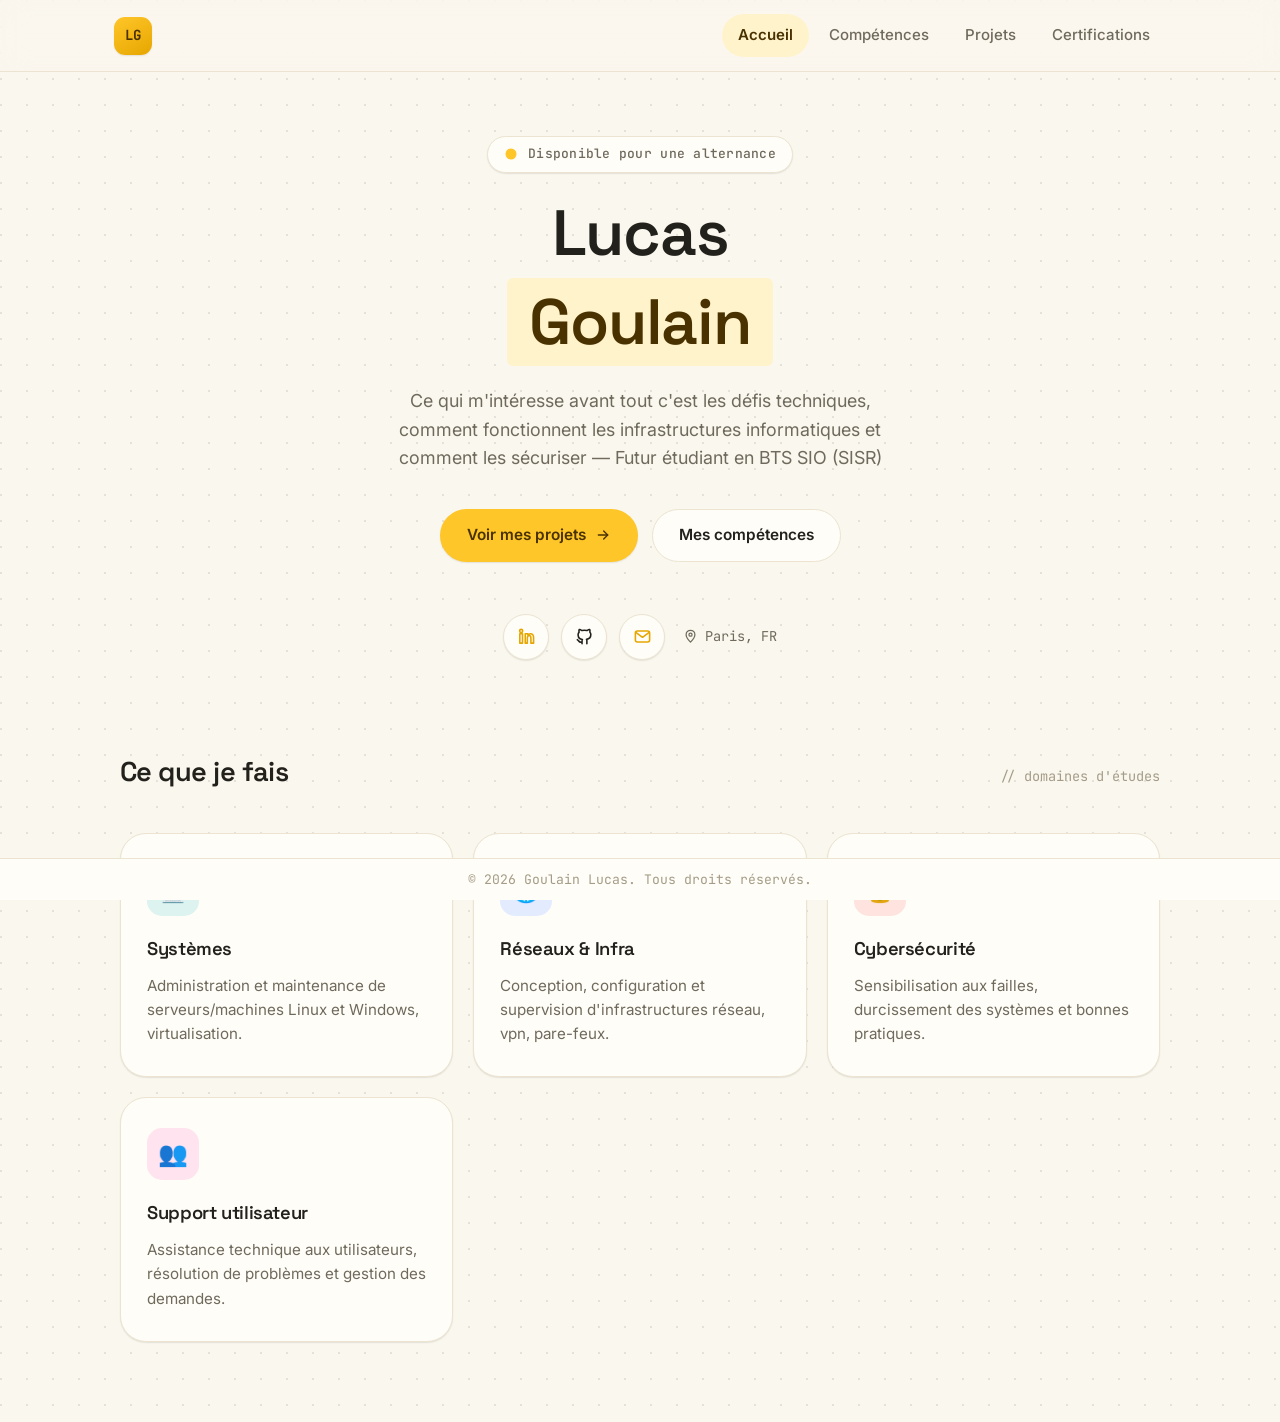
==== index.html @ 227f365a "first comit" ====
<!DOCTYPE html>
<html lang="fr">
<head>
<meta charset="UTF-8">
<meta name="viewport" content="width=device-width, initial-scale=1.0">
<title>Portfolio — Lucas Goulain</title>
<meta name="description" content="Portfolio de Lucas Goulain, étudiant en BTS SIO option SISR — systèmes, réseaux, infrastructure et cybersécurité.">
<link rel="preconnect" href="https://fonts.googleapis.com">
<link rel="preconnect" href="https://fonts.gstatic.com" crossorigin>
<link href="https://fonts.googleapis.com/css2?family=Space+Grotesk:wght@500;600;700&family=Inter:wght@400;500;600;700&family=JetBrains+Mono:wght@400;500;600&display=swap" rel="stylesheet">
<link rel="stylesheet" href="style.css">
</head>
<body>

<nav class="navbar">
  <div class="container">
    <a href="index.html" class="nav-logo">
      <span class="logo-mark">LG</span>
    </a>
    <div class="nav-links" id="navLinks">
      <a href="index.html">Accueil</a>
      <a href="competences.html">Compétences</a>
      <a href="projets.html">Projets</a>
      <a href="certifications.html">Certifications</a>
    </div>
    <button class="nav-toggle" id="navToggle" aria-label="Ouvrir le menu" aria-expanded="false">
      <span></span><span></span><span></span>
    </button>
  </div>
</nav>

<main>
  <section class="hero">

    <div class="container hero-content">
      <span class="eyebrow">
        <svg xmlns="http://www.w3.org/2000/svg" viewBox="0 0 18 18" aria-hidden="true">
          <circle cx="9" cy="9" r="5.5" />
        </svg>
        Disponible pour une alternance
      </span>
      <h1>Lucas</h1>
      <h1><span class="highlight">Goulain</span></h1>
      
      <p class="hero-lede">
        Ce qui m'intéresse avant tout c'est les défis techniques, comment fonctionnent les infrastructures informatiques et comment les sécuriser — Futur étudiant en BTS SIO (SISR)
      </p>
      <div class="hero-actions">
        <a href="projets.html" class="btn btn-primary">
          Voir mes projets
          <svg viewBox="0 0 24 24" fill="none" stroke="currentColor" stroke-width="2" stroke-linecap="round" stroke-linejoin="round"><path d="M5 12h14"/><path d="M13 6l6 6-6 6"/></svg>
        </a>
        <a href="competences.html" class="btn btn-ghost">Mes compétences</a>
      </div>
      <div class="hero-social">
        <div class="social-row">
          <a href="https://linkedin.com/in/lucasgoulainroubanoff" target="_blank" rel="noopener" class="social-btn linkedin" aria-label="LinkedIn" style="color:#e6a600">
            <svg viewBox="0 0 24 24" fill="none" stroke="currentColor" stroke-width="2" stroke-linecap="round" stroke-linejoin="round"><path d="M6.94 8.5H3.56V20.4h3.38V8.5Z"/><path d="M5.25 6.9a1.95 1.95 0 1 0 0-3.9 1.95 1.95 0 0 0 0 3.9Z"/><path d="M10.4 8.5h3.24v1.63h.05c.45-.83 1.56-1.7 3.2-1.7 3.43 0 4.06 2.16 4.06 4.98v6.99h-3.38v-6.2c0-1.48-.03-3.38-2.1-3.38-2.1 0-2.42 1.6-2.42 3.27v6.31H10.4V8.5Z"/></svg>
          </a>
          <a href="https://github.com/loski554" target="_blank" rel="noopener" class="social-btn github" aria-label="GitHub" style="color:#23211c">
            <svg viewBox="0 0 24 24" fill="none" stroke="currentColor" stroke-width="2" stroke-linecap="round" stroke-linejoin="round"><path d="M9 19c-4.3 1.4-4.3-2.5-6-3m12 5v-3.4c0-1 .1-1.4-.5-2 2.8-.3 5.5-1.4 5.5-6a4.6 4.6 0 0 0-1.3-3.2 4.2 4.2 0 0 0-.1-3.2s-1.1-.3-3.5 1.3a12.3 12.3 0 0 0-6.4 0C6.4 3 5.3 3.3 5.3 3.3a4.2 4.2 0 0 0-.1 3.2A4.6 4.6 0 0 0 3.9 9.7c0 4.6 2.7 5.7 5.5 6-.6.6-.6 1.1-.5 2V21"/></svg>
          </a>
          <a href="mailto:goulainlucas05@gmail.com" class="social-btn mail" aria-label="Envoyer un mail" style="color:#e6a600">
            <svg viewBox="0 0 24 24" fill="none" stroke="currentColor" stroke-width="2" stroke-linecap="round" stroke-linejoin="round"><rect x="3" y="5" width="18" height="14" rx="2.5"/><path d="m4 7 8 6 8-6"/></svg>
          </a>
        </div>
        <span class="hero-location">
          <svg viewBox="0 0 24 24" fill="none" stroke="currentColor" stroke-width="2" stroke-linecap="round" stroke-linejoin="round"><path d="M12 21s-7-7.2-7-12a7 7 0 0 1 14 0c0 4.8-7 12-7 12Z"/><circle cx="12" cy="9" r="2.5"/></svg>
          Paris, FR
        </span>
      </div>
    </div>
  </section>

  <section class="focus-section container">
    <div class="section-heading reveal">
      <h2>Ce que je fais</h2>
      <span>// domaines d'études</span>
    </div>
    <div class="focus-grid">
      <div class="note-card focus-card reveal">
        <div class="focus-icon c-teal">🖥️</div>
        <h3>Systèmes</h3>
        <p>Administration et maintenance de serveurs/machines Linux et Windows, virtualisation.</p>
      </div>
      <div class="note-card focus-card reveal">
        <div class="focus-icon c-blue">🌐</div>
        <h3>Réseaux &amp; Infra</h3>
        <p>Conception, configuration et supervision d'infrastructures réseau, vpn, pare-feux.</p>
      </div>
      <div class="note-card focus-card reveal">
        <div class="focus-icon c-coral">🔒</div>
        <h3>Cybersécurité</h3>
        <p>Sensibilisation aux failles, durcissement des systèmes et bonnes pratiques.</p>
      </div>
      <div class="note-card focus-card reveal">
        <div class="focus-icon c-pink">👥</div>
        <h3>Support utilisateur</h3>
        <p>Assistance technique aux utilisateurs, résolution de problèmes et gestion des demandes.</p>
      </div>
    </div>
  </section>
</main>

<footer class="site-footer">
  <div class="container">
    <p>© 2026 Goulain Lucas. Tous droits réservés.</p>
  </div>
</footer>

<script src="script.js"></script>
</body>
</html>
---- style.css ----
/* 1. VARIABLES — change ici pour retoucher tout le site d'un coup */
:root {
  /* Papier / fond */
  --paper: #faf7ef;
  --paper-raised: #fffdf8;
  --paper-line: #ece4d1;

  /* Encre / texte */
  --ink: #23211c;
  --ink-soft: #6f6a5c;
  --ink-faint: #a49c86;

  /* Couleur dominante : jaune */
  --yellow: #ffc629;
  --yellow-deep: #e6a600;
  --yellow-pale: #fff3cc;
  --yellow-ink: #4a3200;

  /* Couleurs d'accent (icônes, boutons, tags — pour donner de la vie) */
  --teal: #2fb7a5;
  --teal-pale: #dcf3ef;
  --coral: #ff6b5e;
  --coral-pale: #ffe3df;
  --blue: #4c7eff;
  --blue-pale: #e3ebff;
  --purple: #9b6bff;
  --purple-pale: #ece3ff;
  --green: #43ad6b;
  --green-pale: #dcf3e4;
  --pink: #ff6fa5;
  --pink-pale: #ffe3ee;

  /* Typographie */
  --font-display: "Space Grotesk", "Helvetica Neue", Arial, sans-serif;
  --font-body: "Inter", "Helvetica Neue", Arial, sans-serif;
  --font-mono: "JetBrains Mono", "SFMono-Regular", Menlo, monospace;

  /* Rayons & ombres */
  --radius-sm: 10px;
  --radius-md: 16px;
  --radius-lg: 26px;
  --radius-pill: 999px;
  --shadow-sm: 0 1px 2px rgba(35, 33, 28, 0.06), 0 1px 1px rgba(35, 33, 28, 0.04);
  --shadow-md: 0 8px 24px rgba(35, 33, 28, 0.08), 0 2px 6px rgba(35, 33, 28, 0.05);
  --shadow-lg: 0 20px 48px rgba(35, 33, 28, 0.12), 0 4px 12px rgba(35, 33, 28, 0.06);

  /* Rythme */
  --nav-height: 72px;
  --container-w: 1100px;
}

/* 2. RESET & BASE */
*,
*::before,
*::after {
  box-sizing: border-box;
}

html {
  scroll-behavior: smooth;
}

body {
  min-height: 100vh;
  margin: 0;
  background-color: var(--paper);
  color: var(--ink);
  font-family: var(--font-body);
  font-size: 16px;
  line-height: 1.6;
  -webkit-font-smoothing: antialiased;
  /* Texture papier très subtile façon feuille pointée */
  background-image:
    radial-gradient(circle at 1px 1px, rgba(35, 33, 28, 0.1) 1px, transparent 0);
  background-size: 26px 26px;
}

img {
  max-width: 100%;
  display: block;
}

a {
  color: inherit;
  text-decoration: none;
}

ul {
  margin: 0;
  padding: 0;
  list-style: none;
}

button {
  font-family: inherit;
  cursor: pointer;
}

h1, h2, h3, h4 {
  font-family: var(--font-display);
  font-weight: 600;
  margin: 0;
  letter-spacing: -0.02em;
  color: var(--ink);
}

p {
  margin: 0;
}

:focus-visible {
  outline: 3px solid var(--blue);
  outline-offset: 3px;
  border-radius: 6px;
}

@media (prefers-reduced-motion: reduce) {
  *, *::before, *::after {
    animation-duration: 0.001ms !important;
    animation-iteration-count: 1 !important;
    transition-duration: 0.001ms !important;
    scroll-behavior: auto !important;
  }
}

/* 3. UTILITAIRES */
.container {
  width: 100%;
  max-width: var(--container-w);
  margin: 0 auto;
  padding: 0 24px;
}

.page-main {
  padding-top: calc(var(--nav-height) + 56px);
  padding-bottom: 100px;
  min-height: 70vh;
}

.eyebrow {
  display: inline-flex;
  align-items: center;
  gap: 8px;
  font-family: var(--font-mono);
  font-size: 13px;
  font-weight: 500;
  letter-spacing: 0.02em;
  color: var(--ink-soft);
  background: var(--paper-raised);
  border: 1px solid var(--paper-line);
  padding: 7px 16px 7px 14px;
  border-radius: var(--radius-pill);
  box-shadow: var(--shadow-sm);
}

.page-header {
  margin-bottom: 48px;
  max-width: 620px;
}

.page-header .eyebrow {
  margin-bottom: 18px;
}

.page-header h1 {
  font-size: clamp(2.1rem, 4vw, 2.9rem);
  margin-bottom: 14px;
}

.page-header p {
  color: var(--ink-soft);
  font-size: 1.05rem;
}

.highlight {
  background: var(--yellow-pale);
  color: var(--yellow-ink);
  padding: 0.05em 0.35em;
  border-radius: 6px;
  box-decoration-break: clone;
  -webkit-box-decoration-break: clone;
}

.pill-label {
  display: inline-flex;
  align-items: center;
  gap: 6px;
  font-family: var(--font-mono);
  font-size: 12.5px;
  font-weight: 600;
  letter-spacing: 0.02em;
  padding: 6px 14px;
  border-radius: var(--radius-pill);
}
.pill-label.c-yellow { background: var(--yellow-pale); color: var(--yellow-ink); }
.pill-label.c-teal   { background: var(--teal-pale); color: #0f5f54; }
.pill-label.c-coral  { background: var(--coral-pale); color: #a13224; }
.pill-label.c-blue   { background: var(--blue-pale); color: #1f3f9e; }
.pill-label.c-purple { background: var(--purple-pale); color: #5a30c9; }
.pill-label.c-green  { background: var(--green-pale); color: #1f6b3d; }
.pill-label.c-pink   { background: var(--pink-pale); color: #a1265b; }

/* 4. NAVIGATION */
.navbar {
  position: fixed;
  top: 0;
  left: 0;
  right: 0;
  z-index: 1000;
  height: var(--nav-height);
  display: flex;
  align-items: center;
  background: rgba(250, 247, 239, 0.78);
  backdrop-filter: blur(14px) saturate(160%);
  -webkit-backdrop-filter: blur(14px) saturate(160%);
  border-bottom: 1px solid var(--paper-line);
}

.navbar .container {
  display: flex;
  align-items: center;
  justify-content: space-between;
}

.nav-logo {
  display: flex;
  align-items: center;
  gap: 10px;
  font-family: var(--font-display);
  font-weight: 700;
  font-size: 1.05rem;
  color: var(--ink);
}

.nav-logo .logo-mark {
  width: 38px;
  height: 38px;
  border-radius: 11px;
  background: linear-gradient(150deg, var(--yellow) 0%, var(--yellow-deep) 100%);
  display: flex;
  align-items: center;
  justify-content: center;
  font-family: var(--font-mono);
  font-weight: 700;
  font-size: 14px;
  color: var(--yellow-ink);
  box-shadow: var(--shadow-sm);
}

.nav-links {
  display: flex;
  align-items: center;
  gap: 4px;
}

.nav-links a {
  position: relative;
  font-size: 0.94rem;
  font-weight: 500;
  color: var(--ink-soft);
  padding: 9px 16px;
  border-radius: var(--radius-pill);
  transition: color 0.2s ease, background-color 0.2s ease;
}

.nav-links a:hover {
  color: var(--ink);
  background: var(--paper-raised);
}

.nav-links a.active {
  color: var(--yellow-ink);
  background: var(--yellow-pale);
  font-weight: 600;
}

/* Bouton hamburger — visible seulement en mobile */
.nav-toggle {
  display: none;
  width: 42px;
  height: 42px;
  border-radius: var(--radius-sm);
  background: var(--paper-raised);
  border: 1px solid var(--paper-line);
  align-items: center;
  justify-content: center;
  flex-direction: column;
  gap: 4px;
}

.nav-toggle span {
  display: block;
  width: 18px;
  height: 2px;
  background: var(--ink);
  border-radius: 2px;
  transition: transform 0.25s ease, opacity 0.25s ease;
}

.nav-toggle.is-open span:nth-child(1) { transform: translateY(6px) rotate(45deg); }
.nav-toggle.is-open span:nth-child(2) { opacity: 0; }
.nav-toggle.is-open span:nth-child(3) { transform: translateY(-6px) rotate(-45deg); }

/* 5. BOUTONS & BADGES */
.btn {
  display: inline-flex;
  align-items: center;
  justify-content: center;
  gap: 9px;
  font-family: var(--font-body);
  font-weight: 600;
  font-size: 0.96rem;
  padding: 13px 26px;
  border-radius: var(--radius-pill);
  border: 1px solid transparent;
  transition: transform 0.18s ease, box-shadow 0.18s ease, background-color 0.18s ease, border-color 0.18s ease;
  white-space: nowrap;
}

.btn:hover {
  transform: translateY(-2px);
}

.btn:active {
  transform: translateY(0);
}

.btn-primary {
  background: var(--yellow);
  color: var(--yellow-ink);
  box-shadow: var(--shadow-sm);
}
.btn-primary:hover {
  background: var(--yellow-deep);
  box-shadow: var(--shadow-md);
}

.btn-ghost {
  background: var(--paper-raised);
  color: var(--ink);
  border-color: var(--paper-line);
}
.btn-ghost:hover {
  border-color: var(--ink-faint);
  box-shadow: var(--shadow-sm);
}

.btn-sm {
  padding: 9px 18px;
  font-size: 0.86rem;
}

.btn svg { width: 16px; height: 16px; }

/* Icônes sociales (Accueil) */
.social-row {
  display: flex;
  align-items: center;
  gap: 12px;
}

.social-btn {
  width: 46px;
  height: 46px;
  border-radius: 50%;
  display: flex;
  align-items: center;
  justify-content: center;
  background: var(--paper-raised);
  border: 1px solid var(--paper-line);
  box-shadow: var(--shadow-sm);
  transition: transform 0.2s ease, box-shadow 0.2s ease, background-color 0.2s ease;
}
.social-btn svg { width: 19px; height: 19px; }
.social-btn:hover { transform: translateY(-3px) rotate(-4deg); box-shadow: var(--shadow-md); }
.social-btn.linkedin:hover { background: var(--yellow-pale); }
.social-btn.github:hover { background: #ece4d1; }
.social-btn.mail:hover { background: var(--yellow-pale); }

/* 6. CARTES "NOTE" */
.note-card {
  background: var(--paper-raised);
  border: 1px solid var(--paper-line);
  border-radius: var(--radius-lg);
  box-shadow: var(--shadow-sm);
  transition: box-shadow 0.25s ease, transform 0.25s ease;
}

.note-card:hover {
  box-shadow: var(--shadow-md);
}

/* 7. PAGE ACCUEIL */
.hero {
  position: relative;
  padding-top: calc(var(--nav-height) + 64px);
  padding-bottom: 90px;
  overflow: hidden;
}

.hero-content {
  position: relative;
  display: flex;
  flex-direction: column;
  align-items: center;
  z-index: 1;
  max-width: 660px;
}

.hero .eyebrow { margin-bottom: 26px; width: fit-content; }
.hero .eyebrow svg { width: 18px; height: 18px; fill: var(--yellow); }

.hero h1 {
  font-size: 4rem;
  line-height: 1.08;
  margin-bottom: 20px;
}

.hero-lede {
  font-size: 1.12rem;
  color: var(--ink-soft);
  max-width: 540px;
  margin-bottom: 36px;
  margin-top: 10px;
  text-align: center;
}

.hero-actions {
  display: flex;
  flex-wrap: wrap;
  gap: 14px;
  margin-bottom: 52px;
}

.hero-social {
  display: flex;
  align-items: center;
  gap: 18px;
  flex-wrap: wrap;
}

.hero-location {
  display: flex;
  align-items: center;
  gap: 7px;
  font-family: var(--font-mono);
  font-size: 0.85rem;
  color: var(--ink-soft);
}
.hero-location svg { width: 15px; height: 15px; color: var(--ink-soft); }

/* Section "Ce que je fais" */
.focus-section {
  padding: 20px 0 100px;
  margin-bottom: 5rem;
  padding: 0 30px
}

.focus-grid {
  display: grid;
  grid-template-columns: repeat(3, 1fr);
  gap: 20px;
  margin-top: 40px;
}

.focus-card {
  padding: 30px 26px;
}

.focus-icon {
  width: 52px;
  height: 52px;
  border-radius: 15px;
  display: flex;
  align-items: center;
  justify-content: center;
  font-size: 24px;
  margin-bottom: 18px;
}
.focus-icon.c-teal   { background: var(--teal-pale); }
.focus-icon.c-blue   { background: var(--blue-pale); }
.focus-icon.c-coral  { background: var(--coral-pale); }
.focus-icon.c-pink  { background: var(--pink-pale); }

.focus-card h3 {
  font-size: 1.15rem;
  margin-bottom: 10px;
}

.focus-card p {
  color: var(--ink-soft);
  font-size: 0.95rem;
}

.section-heading {
  display: flex;
  align-items: baseline;
  justify-content: space-between;
  gap: 20px;
  flex-wrap: wrap;
}

.section-heading h2 {
  font-size: 1.7rem;
}

.section-heading span {
  color: var(--ink-faint);
  font-family: var(--font-mono);
  font-size: 0.85rem;
}

/* 8. PAGE COMPÉTENCES */
.skills-grid {
  display: grid;
  grid-template-columns: 1fr;
  gap: 22px;
}

.skill-group {
  padding: 30px 30px 32px;
  position: relative;
}

.skill-group-head {
  display: flex;
  align-items: center;
  gap: 14px;
  margin-bottom: 22px;
}

.skill-group-icon {
  width: 44px;
  height: 44px;
  border-radius: 13px;
  display: flex;
  align-items: center;
  justify-content: center;
  font-size: 21px;
  flex-shrink: 0;
}

.skill-group-head h3 {
  font-size: 1.22rem;
}

.skill-group-head p {
  font-size: 0.85rem;
  color: var(--ink-faint);
  margin-top: 2px;
}

.skill-pills {
  display: flex;
  flex-wrap: wrap;
  gap: 10px;
}

.skill-pill {
  display: flex;
  align-items: center;
  gap: 9px;
  padding: 10px 16px 10px 12px;
  border-radius: var(--radius-md);
  border: 1px solid var(--paper-line);
  background: var(--paper);
  font-weight: 600;
  font-size: 0.92rem;
  transition: transform 0.18s ease, box-shadow 0.18s ease, border-color 0.18s ease;
}

.skill-pill:hover {
  transform: translateY(-2px);
  box-shadow: var(--shadow-sm);
  border-color: var(--ink-faint);
}

.skill-pill .icon {
  width: 26px;
  height: 26px;
  border-radius: 8px;
  display: flex;
  align-items: center;
  justify-content: center;
  font-size: 14px;
  flex-shrink: 0;
}

.skill-group.dev .skill-group-icon      { background: var(--blue-pale); }
.skill-group.sysnet .skill-group-icon   { background: var(--teal-pale); }
.skill-group.tools .skill-group-icon    { background: var(--purple-pale); }

.skill-group.dev .icon      { background: var(--blue-pale); }
.skill-group.sysnet .icon   { background: var(--teal-pale); }
.skill-group.tools .icon    { background: var(--purple-pale); }

/* 9. PAGE PROJETS */
.projects-list {
  display: flex;
  flex-direction: column;
  gap: 26px;
}

.project-card {
  overflow: hidden;
}

.project-image {
  position: relative;
  background:
    url("./assets/test3.jpg");
  background-size: cover;
  background-position: center;
  min-height: 220px;
  display: flex;
  align-items: center;
  justify-content: center;
  border-right: 1px solid var(--paper-line);
}

.project-body {
  padding: 20px 22px;
  display: flex;
  flex-direction: column;
}

.project-tag {
  align-self: flex-start;
  margin-bottom: 14px;
}

.project-body h3 {
  font-size: 1.35rem;
  margin-bottom: 12px;
}

.project-desc {
  color: var(--ink-soft);
  font-size: 0.96rem;
  margin-bottom: 22px;
}

.tech-row {
  display: flex;
  flex-wrap: wrap;
  gap: 9px;
  margin-bottom: 24px;
}

.tech-badge {
  display: flex;
  align-items: center;
  gap: 7px;
  padding: 7px 13px 7px 10px;
  border-radius: var(--radius-pill);
  background: var(--paper);
  border: 1px solid var(--paper-line);
  font-size: 0.82rem;
  font-weight: 600;
  font-family: var(--font-mono);
}

.tech-badge .icon {
  width: 20px;
  height: 20px;
  border-radius: 6px;
  display: flex;
  align-items: center;
  justify-content: center;
  font-size: 11px;
}

.project-links {
  display: flex;
  gap: 12px;
  margin-top: auto;
  flex-wrap: wrap;
}

/* 10. PAGE CERTIFICATIONS */
.certs-list {
  display: flex;
  flex-direction: column;
  gap: 26px;
}

.cert-card {
  display: grid;
  grid-template-columns: 300px 1fr;
}

.cert-image {
  background:
    url("./assets/test.jpg");
  background-size: cover;
  background-position: center;
  display: flex;
  align-items: center;
  justify-content: center;
  border-right: 1px solid var(--paper-line);
  border-radius: var(--radius-lg) 0 0 var(--radius-lg);
}

.cert-body {
  padding: 20px 22px;
}

.cert-head {
  display: flex;
  align-items: center;
  gap: 12px;
  flex-wrap: wrap;
  margin-bottom: 12px;
}

.cert-body h3 {
  font-size: 1.3rem;
}

.cert-provenance {
  font-family: var(--font-mono);
  font-size: 0.78rem;
  font-weight: 600;
  color: var(--coral);
  background: var(--coral-pale);
  padding: 4px 11px;
  border-radius: var(--radius-pill);
}

.cert-desc {
  color: var(--ink-soft);
  font-size: 0.96rem;
  margin-bottom: 16px;
}

.cert-link {
  display: inline-flex;
  align-items: center;
  gap: 8px;
  margin-bottom: 18px;
  padding: 8px 12px;
  border-radius: var(--radius-pill);
  background: var(--green-pale);
  color: var(--green);
  font-weight: 600;
  font-size: 0.82rem;
  border: 1px solid rgba(67, 173, 107, 0.2);
  transition: transform 180ms ease, box-shadow 180ms ease;
}

.cert-link:hover {
  transform: translateY(-1px);
  box-shadow: var(--shadow-sm);
}

.cert-link-icon {
  width: 26px;
  height: 26px;
  display: inline-flex;
  align-items: center;
  justify-content: center;
  border-radius: 50%;
  background: var(--paper-raised);
  color: var(--green);
}

.cert-link-icon svg {
  width: 13px;
  height: 13px;
}

.cert-tags {
  display: flex;
  flex-wrap: wrap;
  gap: 9px;
}

.cert-tag {
  font-family: var(--font-mono);
  font-size: 0.78rem;
  font-weight: 600;
  padding: 6px 13px;
  border-radius: var(--radius-pill);
  background: var(--paper);
  border: 1px solid var(--paper-line);
  color: var(--ink-soft);
}

/* 11. FOOTER */
.site-footer {
  position: fixed;
  bottom: 0;
  width: 100%;
  border-top: 1px solid var(--paper-line);
  padding: 10px 0;
  background: var(--paper-raised);
  z-index: 1000;
}

.site-footer .container {
  display: flex;
  align-items: center;
  justify-content: center;
}

.site-footer p {
  font-family: var(--font-mono);
  font-size: 0.82rem;
  color: var(--ink-faint);
  text-align: center;
}

/* 12. ANIMATIONS */
.reveal {
  opacity: 0;
  transform: translateY(16px);
  transition: opacity 0.6s ease, transform 0.6s ease;
}

.reveal.is-visible {
  opacity: 1;
  transform: translateY(0);
}

@keyframes node-pulse {
  0%, 100% { opacity: 0.35; r: 4; }
  50% { opacity: 0.9; r: 6; }
}

.hero-network .pulse {
  animation: node-pulse 3.2s ease-in-out infinite;
  transform-origin: center;
}

.hero-network .pulse:nth-child(2n) {
  animation-delay: 1.1s;
}

.hero-network .pulse:nth-child(3n) {
  animation-delay: 0.6s;
}

/* 13. RESPONSIVE */
@media (max-width: 900px) {
  .project-card { grid-template-columns: 1fr; }
  .project-image { border-right: none; border-bottom: 1px solid var(--paper-line); min-height: 180px; background: url("./assets/test2.jpg"); background-size: cover; background-position: center;}
  .cert-card { grid-template-columns: 1fr; }
  .cert-image { border-right: none; border-bottom: 1px solid var(--paper-line); min-height: 200px; border-radius: var(--radius-lg) var(--radius-lg) 0 0; }
  .focus-grid { grid-template-columns: 1fr 1fr; }
}

@media (max-width: 720px) {
  .nav-toggle { display: flex; }

  .nav-logo .logo-text { display: none; }

  .nav-links {
    position: absolute;
    top: var(--nav-height);
    left: 0;
    right: 0;
    flex-direction: column;
    align-items: stretch;
    background: var(--paper-raised);
    border-bottom: 1px solid var(--paper-line);
    padding: 10px 20px 18px;
    gap: 2px;
    box-shadow: var(--shadow-md);
    transform: translateY(-8px);
    opacity: 0;
    visibility: hidden;
    pointer-events: none;
    transition: transform 0.22s ease, opacity 0.22s ease, visibility 0.22s;
  }

  .nav-links.is-open {
    transform: translateY(0);
    opacity: 1;
    visibility: visible;
    pointer-events: auto;
  }

  .nav-links a {
    padding: 13px 14px;
    border-radius: var(--radius-sm);
  }

  .focus-grid { grid-template-columns: 1fr; }

  .hero-actions .btn { width: 100%; }
  .hero-actions { flex-direction: column; }
}

@media (max-width: 560px) {
  .eyebrow { align-self: center; }
  .hero .eyebrow { font-size: 0.7rem;}
  .hero h1 { font-size: 3.5rem; align-self: center;}
  .hero-social { justify-content: center;}
  .container { padding: 0 18px; }
  .project-body, .cert-body { padding: 24px 20px; }
  .skill-group { padding: 24px 20px 26px; }
}
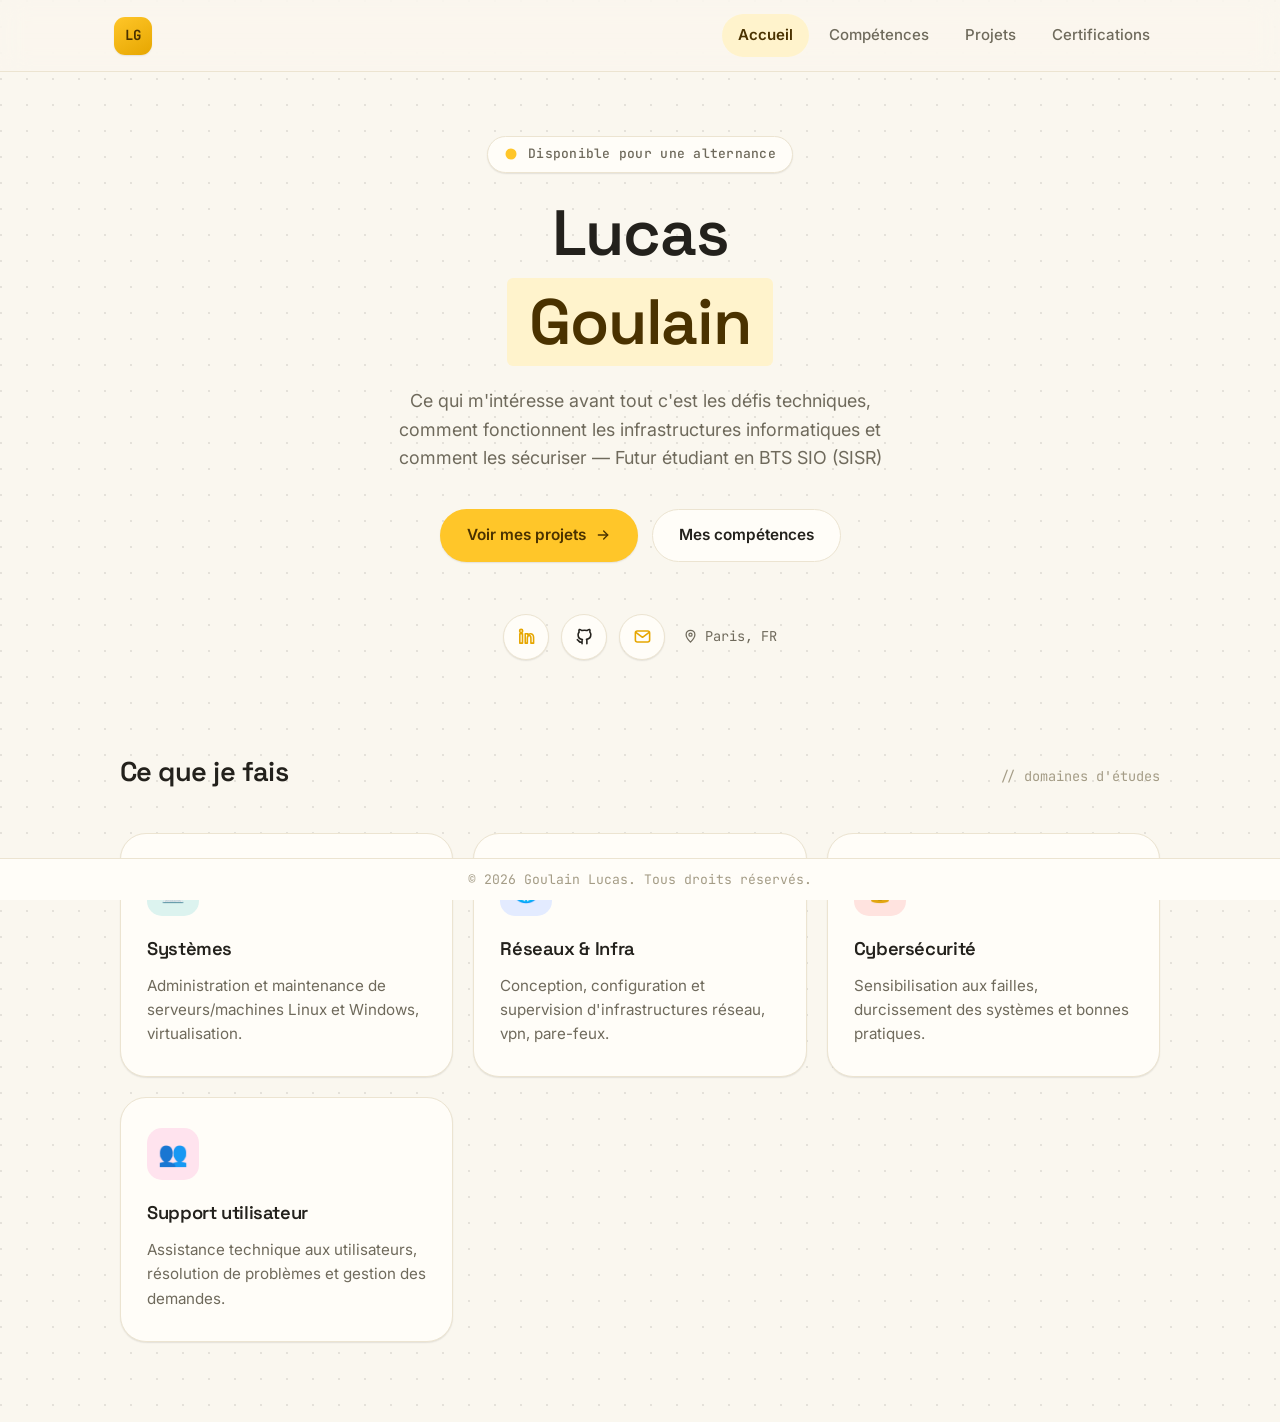
==== commit 2a7e2b38: "http > https" ====
--- a/index.html
+++ b/index.html
@@ -34,7 +34,7 @@
 
     <div class="container hero-content">
       <span class="eyebrow">
-        <svg xmlns="http://www.w3.org/2000/svg" viewBox="0 0 18 18" aria-hidden="true">
+        <svg xmlns="https://www.w3.org/2000/svg" viewBox="0 0 18 18" aria-hidden="true">
           <circle cx="9" cy="9" r="5.5" />
         </svg>
         Disponible pour une alternance
